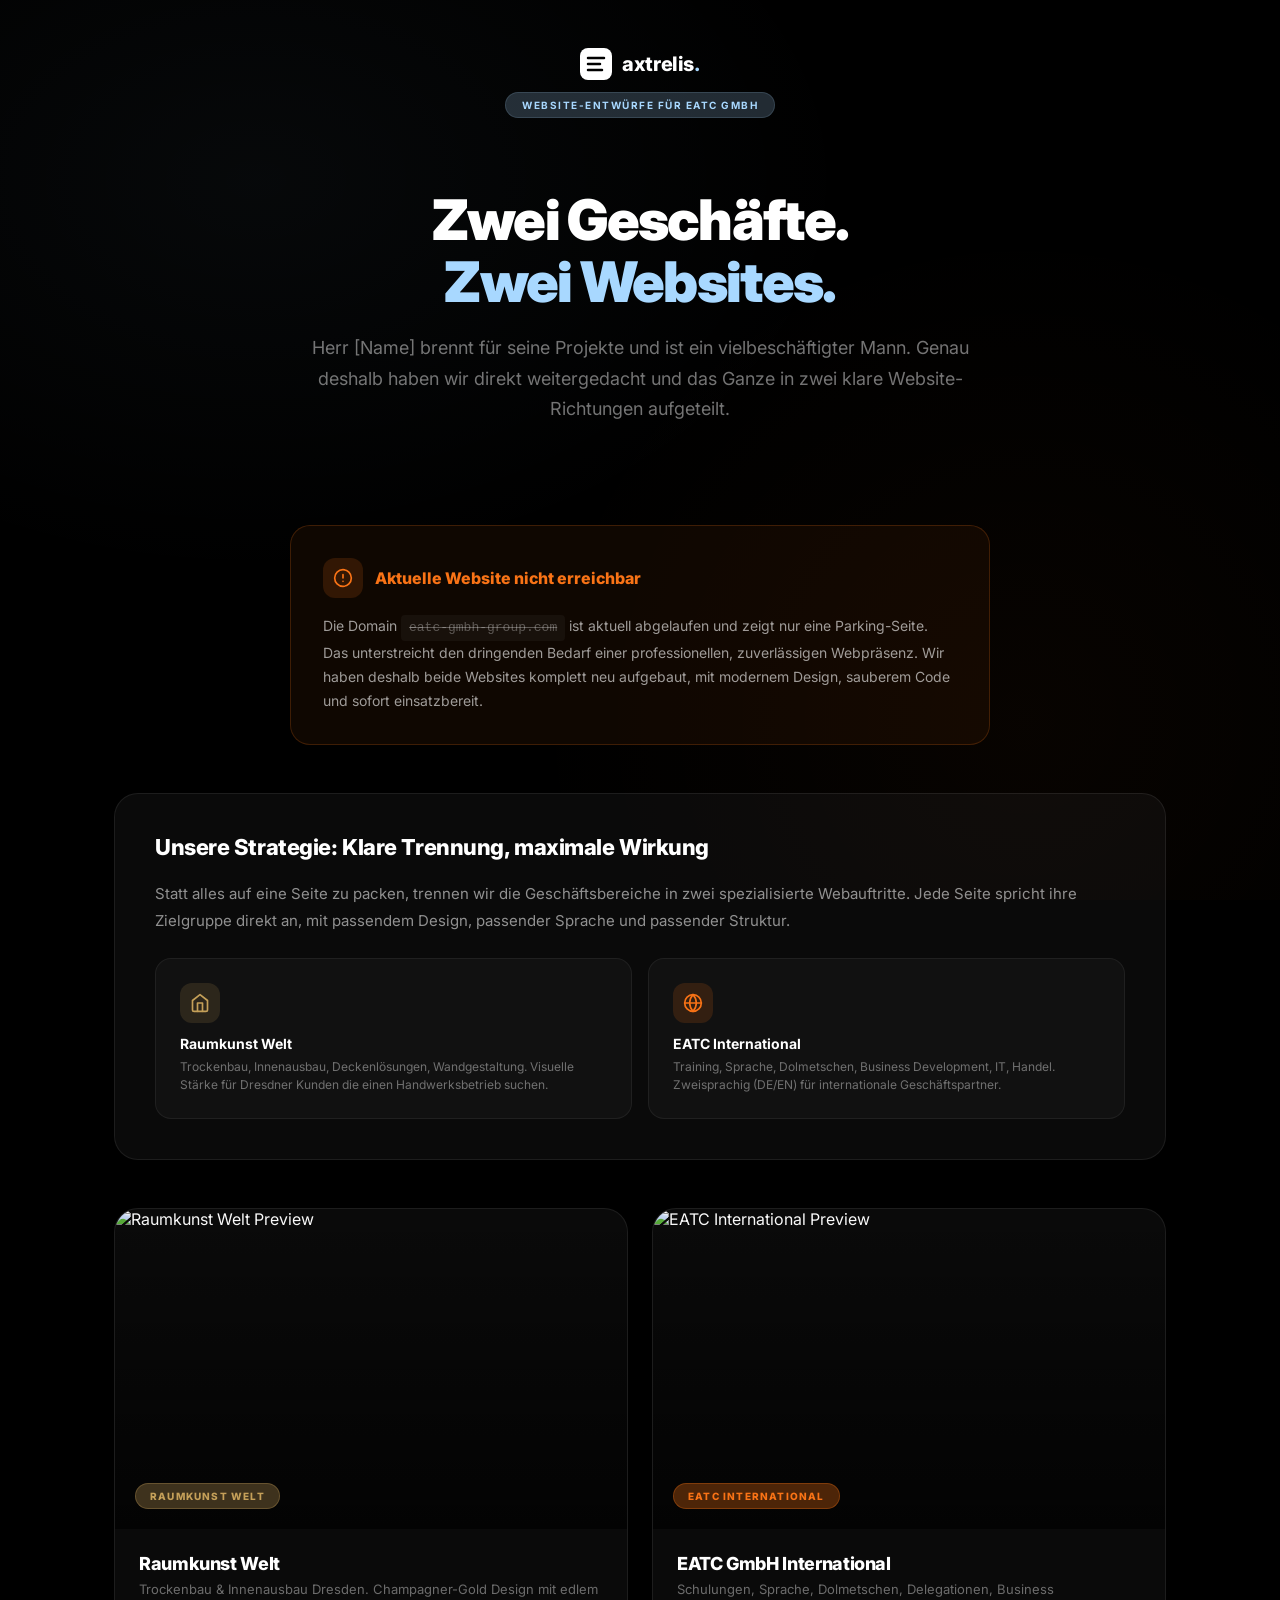
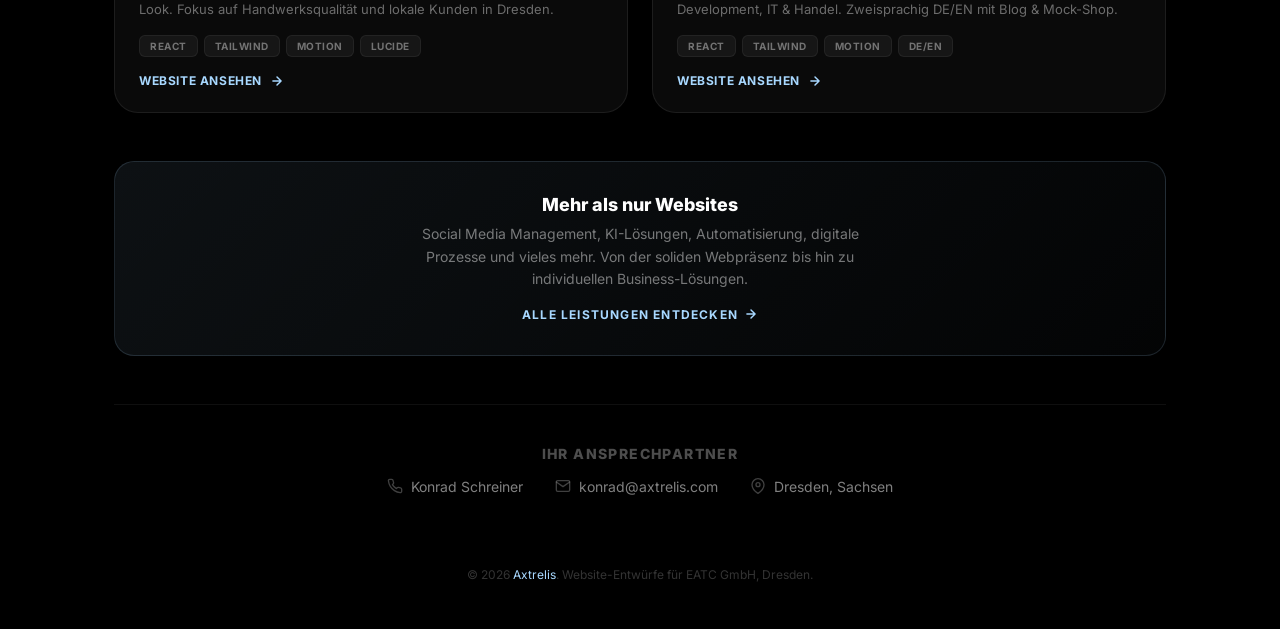
==== index.html @ e53ce2b3 "EATC GmbH Website-Entwürfe: Raumkunst Welt + International Business Services Zwei spezialisierte Web" ====
<!DOCTYPE html>
<html lang="de">
<head>
    <meta charset="UTF-8">
    <meta name="viewport" content="width=device-width, initial-scale=1.0">
    <title>EATC GmbH - Website-Entwürfe | Axtrelis</title>
    <link rel="preconnect" href="https://fonts.googleapis.com">
    <link rel="preconnect" href="https://fonts.gstatic.com" crossorigin>
    <link href="https://fonts.googleapis.com/css2?family=Inter:wght@300;400;500;600;700;800;900&display=swap" rel="stylesheet">
    <style>
        *, *::before, *::after { margin: 0; padding: 0; box-sizing: border-box; }

        :root {
            --black: #000000;
            --white: #ffffff;
            --accent: #a8d8ff;
            --accent-dim: #a8d8ff33;
            --glass: rgba(255,255,255,0.04);
            --glass-border: rgba(255,255,255,0.08);
            --orange: #f97316;
            --gold: #c5a059;
        }

        body {
            font-family: 'Inter', -apple-system, sans-serif;
            background: var(--black);
            color: var(--white);
            min-height: 100vh;
            overflow-x: hidden;
        }

        /* Subtle animated bg */
        body::before {
            content: '';
            position: fixed;
            top: 0; left: 0; right: 0; bottom: 0;
            background:
                radial-gradient(ellipse 600px 400px at 20% 20%, rgba(168,216,255,0.04), transparent),
                radial-gradient(ellipse 500px 500px at 80% 80%, rgba(249,115,22,0.03), transparent);
            pointer-events: none;
            z-index: 0;
        }

        .container {
            max-width: 1100px;
            margin: 0 auto;
            padding: 0 24px;
            position: relative;
            z-index: 1;
        }

        /* Header */
        header {
            padding: 48px 0 0;
            text-align: center;
        }

        .logo {
            display: inline-flex;
            align-items: center;
            gap: 10px;
            margin-bottom: 12px;
        }

        .logo svg {
            width: 32px;
            height: 32px;
        }

        .logo span {
            font-size: 20px;
            font-weight: 800;
            letter-spacing: -0.02em;
            color: var(--white);
        }

        .logo .accent {
            color: var(--accent);
        }

        .badge {
            display: inline-block;
            font-size: 10px;
            font-weight: 700;
            letter-spacing: 0.15em;
            text-transform: uppercase;
            color: var(--accent);
            background: var(--accent-dim);
            border: 1px solid rgba(168,216,255,0.15);
            padding: 6px 16px;
            border-radius: 100px;
            margin-bottom: 32px;
        }

        /* Hero */
        .hero {
            text-align: center;
            padding: 40px 0 60px;
        }

        .hero h1 {
            font-size: clamp(32px, 5vw, 56px);
            font-weight: 900;
            letter-spacing: -0.03em;
            line-height: 1.1;
            margin-bottom: 20px;
        }

        .hero h1 .highlight {
            color: var(--accent);
        }

        .hero .subtitle {
            font-size: 18px;
            color: rgba(255,255,255,0.45);
            max-width: 680px;
            margin: 0 auto 40px;
            line-height: 1.7;
            font-weight: 400;
        }

        /* Expired Website Alert */
        .alert-box {
            background: rgba(249,115,22,0.06);
            border: 1px solid rgba(249,115,22,0.2);
            border-radius: 20px;
            padding: 32px;
            max-width: 700px;
            margin: 0 auto 48px;
            text-align: left;
        }

        .alert-box .alert-header {
            display: flex;
            align-items: center;
            gap: 12px;
            margin-bottom: 16px;
        }

        .alert-box .alert-icon {
            width: 40px;
            height: 40px;
            background: rgba(249,115,22,0.15);
            border-radius: 12px;
            display: flex;
            align-items: center;
            justify-content: center;
            flex-shrink: 0;
        }

        .alert-box .alert-icon svg {
            width: 20px;
            height: 20px;
            color: var(--orange);
        }

        .alert-box .alert-title {
            font-size: 16px;
            font-weight: 800;
            color: var(--orange);
        }

        .alert-box p {
            color: rgba(255,255,255,0.6);
            font-size: 14px;
            line-height: 1.7;
        }

        .alert-box .expired-url {
            display: inline-block;
            color: rgba(255,255,255,0.3);
            text-decoration: line-through;
            font-family: monospace;
            font-size: 13px;
            background: rgba(255,255,255,0.04);
            padding: 2px 8px;
            border-radius: 4px;
        }

        /* Strategy Section */
        .strategy {
            background: var(--glass);
            border: 1px solid var(--glass-border);
            border-radius: 24px;
            padding: 40px;
            margin-bottom: 48px;
        }

        .strategy h2 {
            font-size: 22px;
            font-weight: 800;
            margin-bottom: 20px;
            letter-spacing: -0.02em;
        }

        .strategy p {
            color: rgba(255,255,255,0.55);
            font-size: 15px;
            line-height: 1.8;
            margin-bottom: 16px;
        }

        .strategy-grid {
            display: grid;
            grid-template-columns: 1fr 1fr;
            gap: 16px;
            margin-top: 24px;
        }

        .strategy-card {
            background: rgba(255,255,255,0.03);
            border: 1px solid rgba(255,255,255,0.06);
            border-radius: 16px;
            padding: 24px;
        }

        .strategy-card .card-icon {
            width: 40px;
            height: 40px;
            border-radius: 12px;
            display: flex;
            align-items: center;
            justify-content: center;
            margin-bottom: 12px;
        }

        .strategy-card .card-icon svg {
            width: 20px;
            height: 20px;
        }

        .strategy-card h3 {
            font-size: 14px;
            font-weight: 700;
            margin-bottom: 6px;
        }

        .strategy-card p {
            font-size: 12px;
            color: rgba(255,255,255,0.4);
            line-height: 1.5;
            margin: 0;
        }

        .icon-raumkunst .card-icon {
            background: rgba(197,160,89,0.15);
            color: var(--gold);
        }

        .icon-business .card-icon {
            background: rgba(249,115,22,0.15);
            color: var(--orange);
        }

        /* Versions */
        .versions {
            display: grid;
            grid-template-columns: 1fr 1fr;
            gap: 24px;
            margin-bottom: 48px;
        }

        .version-card {
            background: var(--glass);
            border: 1px solid var(--glass-border);
            border-radius: 24px;
            overflow: hidden;
            transition: all 0.4s cubic-bezier(0.16, 1, 0.3, 1);
            text-decoration: none;
            color: var(--white);
            display: block;
        }

        .version-card:hover {
            border-color: rgba(168,216,255,0.25);
            transform: translateY(-4px);
            box-shadow: 0 20px 60px rgba(168,216,255,0.08);
        }

        .version-card .preview {
            width: 100%;
            aspect-ratio: 16/10;
            overflow: hidden;
            position: relative;
        }

        .version-card .preview img {
            width: 100%;
            height: 100%;
            object-fit: cover;
            transition: transform 0.6s ease;
        }

        .version-card:hover .preview img {
            transform: scale(1.05);
        }

        .version-card .preview .overlay {
            position: absolute;
            inset: 0;
            background: linear-gradient(to top, rgba(0,0,0,0.7), transparent);
            display: flex;
            align-items: flex-end;
            padding: 20px;
        }

        .version-card .preview .overlay .tag {
            font-size: 10px;
            font-weight: 800;
            letter-spacing: 0.12em;
            text-transform: uppercase;
            padding: 6px 14px;
            border-radius: 100px;
            backdrop-filter: blur(12px);
        }

        .v1-tag { background: rgba(197,160,89,0.3); color: #c5a059; border: 1px solid rgba(197,160,89,0.3); }
        .v2-tag { background: rgba(249,115,22,0.3); color: #f97316; border: 1px solid rgba(249,115,22,0.3); }

        .version-card .info {
            padding: 24px;
        }

        .version-card .info h3 {
            font-size: 18px;
            font-weight: 800;
            margin-bottom: 6px;
            letter-spacing: -0.02em;
        }

        .version-card .info .desc {
            font-size: 13px;
            color: rgba(255,255,255,0.4);
            line-height: 1.5;
            margin-bottom: 16px;
        }

        .version-card .info .tech {
            display: flex;
            flex-wrap: wrap;
            gap: 6px;
        }

        .version-card .info .tech span {
            font-size: 10px;
            font-weight: 700;
            letter-spacing: 0.05em;
            text-transform: uppercase;
            padding: 4px 10px;
            border-radius: 6px;
            background: rgba(255,255,255,0.05);
            color: rgba(255,255,255,0.4);
            border: 1px solid rgba(255,255,255,0.06);
        }

        .version-card .info .cta {
            display: flex;
            align-items: center;
            gap: 8px;
            font-size: 12px;
            font-weight: 700;
            color: var(--accent);
            margin-top: 16px;
            letter-spacing: 0.05em;
            text-transform: uppercase;
        }

        .version-card .info .cta svg {
            width: 14px;
            height: 14px;
            transition: transform 0.3s;
        }

        .version-card:hover .info .cta svg {
            transform: translateX(4px);
        }

        /* Services CTA */
        .services-cta {
            display: block;
            width: 100%;
            background: linear-gradient(135deg, rgba(168,216,255,0.08), rgba(168,216,255,0.02));
            border: 1px solid rgba(168,216,255,0.15);
            border-radius: 20px;
            padding: 32px;
            text-align: center;
            text-decoration: none;
            color: var(--white);
            transition: all 0.3s;
            margin-bottom: 48px;
        }

        .services-cta:hover {
            border-color: rgba(168,216,255,0.35);
            background: linear-gradient(135deg, rgba(168,216,255,0.12), rgba(168,216,255,0.04));
        }

        .services-cta h3 {
            font-size: 18px;
            font-weight: 800;
            margin-bottom: 8px;
        }

        .services-cta p {
            font-size: 14px;
            color: rgba(255,255,255,0.45);
            max-width: 500px;
            margin: 0 auto;
            line-height: 1.6;
        }

        .services-cta .arrow {
            display: inline-flex;
            align-items: center;
            gap: 6px;
            margin-top: 16px;
            font-size: 12px;
            font-weight: 700;
            color: var(--accent);
            text-transform: uppercase;
            letter-spacing: 0.1em;
        }

        /* Contact */
        .contact {
            text-align: center;
            padding: 40px 0;
            border-top: 1px solid rgba(255,255,255,0.06);
        }

        .contact h3 {
            font-size: 14px;
            font-weight: 800;
            text-transform: uppercase;
            letter-spacing: 0.1em;
            color: rgba(255,255,255,0.3);
            margin-bottom: 16px;
        }

        .contact-info {
            display: flex;
            justify-content: center;
            gap: 32px;
            flex-wrap: wrap;
        }

        .contact-item {
            display: flex;
            align-items: center;
            gap: 8px;
            color: rgba(255,255,255,0.5);
            font-size: 14px;
            text-decoration: none;
            transition: color 0.3s;
        }

        .contact-item:hover {
            color: var(--accent);
        }

        .contact-item svg {
            width: 16px;
            height: 16px;
            opacity: 0.5;
        }

        /* Footer */
        footer {
            text-align: center;
            padding: 32px 0 48px;
            color: rgba(255,255,255,0.2);
            font-size: 12px;
        }

        footer a {
            color: var(--accent);
            text-decoration: none;
        }

        @media (max-width: 768px) {
            .versions { grid-template-columns: 1fr; }
            .strategy-grid { grid-template-columns: 1fr; }
            .contact-info { flex-direction: column; align-items: center; }
        }
    </style>
</head>
<body>
    <div class="container">
        <header>
            <div class="logo">
                <svg viewBox="0 0 32 32" fill="none"><rect width="32" height="32" rx="8" fill="white"/><path d="M8 10h16M8 16h12M8 22h14" stroke="black" stroke-width="2.5" stroke-linecap="round"/></svg>
                <span>axtrelis<span class="accent">.</span></span>
            </div>
            <br>
            <span class="badge">Website-Entwürfe für EATC GmbH</span>
        </header>

        <section class="hero">
            <h1>Zwei Geschäfte.<br><span class="highlight">Zwei Websites.</span></h1>
            <p class="subtitle">
                Herr [Name] brennt für seine Projekte und ist ein vielbeschäftigter Mann.
                Genau deshalb haben wir direkt weitergedacht und das Ganze in zwei klare
                Website-Richtungen aufgeteilt.
            </p>
        </section>

        <!-- Expired Website Alert -->
        <div class="alert-box">
            <div class="alert-header">
                <div class="alert-icon">
                    <svg viewBox="0 0 24 24" fill="none" stroke="currentColor" stroke-width="2" stroke-linecap="round" stroke-linejoin="round"><circle cx="12" cy="12" r="10"/><line x1="12" y1="8" x2="12" y2="12"/><line x1="12" y1="16" x2="12.01" y2="16"/></svg>
                </div>
                <span class="alert-title">Aktuelle Website nicht erreichbar</span>
            </div>
            <p>
                Die Domain <span class="expired-url">eatc-gmbh-group.com</span> ist aktuell abgelaufen und zeigt nur eine Parking-Seite.
                Das unterstreicht den dringenden Bedarf einer professionellen, zuverlässigen Webpräsenz.
                Wir haben deshalb beide Websites komplett neu aufgebaut, mit modernem Design, sauberem Code und sofort einsatzbereit.
            </p>
        </div>

        <!-- Strategy -->
        <div class="strategy">
            <h2>Unsere Strategie: Klare Trennung, maximale Wirkung</h2>
            <p>
                Statt alles auf eine Seite zu packen, trennen wir die Geschäftsbereiche in zwei spezialisierte
                Webauftritte. Jede Seite spricht ihre Zielgruppe direkt an, mit passendem Design, passender Sprache
                und passender Struktur.
            </p>
            <div class="strategy-grid">
                <div class="strategy-card icon-raumkunst">
                    <div class="card-icon">
                        <svg viewBox="0 0 24 24" fill="none" stroke="currentColor" stroke-width="2" stroke-linecap="round" stroke-linejoin="round"><path d="M3 9l9-7 9 7v11a2 2 0 01-2 2H5a2 2 0 01-2-2z"/><polyline points="9 22 9 12 15 12 15 22"/></svg>
                    </div>
                    <h3>Raumkunst Welt</h3>
                    <p>Trockenbau, Innenausbau, Deckenlösungen, Wandgestaltung. Visuelle Stärke für Dresdner Kunden die einen Handwerksbetrieb suchen.</p>
                </div>
                <div class="strategy-card icon-business">
                    <div class="card-icon">
                        <svg viewBox="0 0 24 24" fill="none" stroke="currentColor" stroke-width="2" stroke-linecap="round" stroke-linejoin="round"><circle cx="12" cy="12" r="10"/><line x1="2" y1="12" x2="22" y2="12"/><path d="M12 2a15.3 15.3 0 014 10 15.3 15.3 0 01-4 10 15.3 15.3 0 01-4-10 15.3 15.3 0 014-10z"/></svg>
                    </div>
                    <h3>EATC International</h3>
                    <p>Training, Sprache, Dolmetschen, Business Development, IT, Handel. Zweisprachig (DE/EN) für internationale Geschäftspartner.</p>
                </div>
            </div>
        </div>

        <!-- Versions -->
        <div class="versions">
            <a href="./v1/" class="version-card">
                <div class="preview">
                    <img src="https://images.unsplash.com/photo-1618221195710-dd6b41faaea6?auto=format&fit=crop&q=80&w=800" alt="Raumkunst Welt Preview" referrerpolicy="no-referrer">
                    <div class="overlay">
                        <span class="tag v1-tag">Raumkunst Welt</span>
                    </div>
                </div>
                <div class="info">
                    <h3>Raumkunst Welt</h3>
                    <div class="desc">Trockenbau & Innenausbau Dresden. Champagner-Gold Design mit edlem Look. Fokus auf Handwerksqualität und lokale Kunden in Dresden.</div>
                    <div class="tech">
                        <span>React</span>
                        <span>Tailwind</span>
                        <span>Motion</span>
                        <span>Lucide</span>
                    </div>
                    <div class="cta">
                        Website ansehen
                        <svg viewBox="0 0 24 24" fill="none" stroke="currentColor" stroke-width="2.5" stroke-linecap="round" stroke-linejoin="round"><path d="M5 12h14M12 5l7 7-7 7"/></svg>
                    </div>
                </div>
            </a>

            <a href="./v2/" class="version-card">
                <div class="preview">
                    <img src="https://images.unsplash.com/photo-1486406146926-c627a92ad1ab?auto=format&fit=crop&q=80&w=800" alt="EATC International Preview" referrerpolicy="no-referrer">
                    <div class="overlay">
                        <span class="tag v2-tag">EATC International</span>
                    </div>
                </div>
                <div class="info">
                    <h3>EATC GmbH International</h3>
                    <div class="desc">Schulungen, Sprache, Dolmetschen, Delegationen, Business Development, IT & Handel. Zweisprachig DE/EN mit Blog & Mock-Shop.</div>
                    <div class="tech">
                        <span>React</span>
                        <span>Tailwind</span>
                        <span>Motion</span>
                        <span>DE/EN</span>
                    </div>
                    <div class="cta">
                        Website ansehen
                        <svg viewBox="0 0 24 24" fill="none" stroke="currentColor" stroke-width="2.5" stroke-linecap="round" stroke-linejoin="round"><path d="M5 12h14M12 5l7 7-7 7"/></svg>
                    </div>
                </div>
            </a>
        </div>

        <!-- Services CTA -->
        <a href="https://www.axtrelis.com/leistungen" class="services-cta" target="_blank" rel="noopener noreferrer">
            <h3>Mehr als nur Websites</h3>
            <p>Social Media Management, KI-Lösungen, Automatisierung, digitale Prozesse und vieles mehr. Von der soliden Webpräsenz bis hin zu individuellen Business-Lösungen.</p>
            <div class="arrow">
                Alle Leistungen entdecken
                <svg width="14" height="14" viewBox="0 0 24 24" fill="none" stroke="currentColor" stroke-width="2.5" stroke-linecap="round" stroke-linejoin="round"><path d="M5 12h14M12 5l7 7-7 7"/></svg>
            </div>
        </a>

        <!-- Contact -->
        <div class="contact">
            <h3>Ihr Ansprechpartner</h3>
            <div class="contact-info">
                <a href="tel:+4917670753735" class="contact-item">
                    <svg viewBox="0 0 24 24" fill="none" stroke="currentColor" stroke-width="2" stroke-linecap="round" stroke-linejoin="round"><path d="M22 16.92v3a2 2 0 01-2.18 2 19.79 19.79 0 01-8.63-3.07 19.5 19.5 0 01-6-6 19.79 19.79 0 01-3.07-8.67A2 2 0 014.11 2h3a2 2 0 012 1.72c.127.96.361 1.903.7 2.81a2 2 0 01-.45 2.11L8.09 9.91a16 16 0 006 6l1.27-1.27a2 2 0 012.11-.45c.907.339 1.85.573 2.81.7A2 2 0 0122 16.92z"/></svg>
                    Konrad Schreiner
                </a>
                <a href="mailto:konrad@axtrelis.com" class="contact-item">
                    <svg viewBox="0 0 24 24" fill="none" stroke="currentColor" stroke-width="2" stroke-linecap="round" stroke-linejoin="round"><path d="M4 4h16c1.1 0 2 .9 2 2v12c0 1.1-.9 2-2 2H4c-1.1 0-2-.9-2-2V6c0-1.1.9-2 2-2z"/><polyline points="22,6 12,13 2,6"/></svg>
                    konrad@axtrelis.com
                </a>
                <span class="contact-item">
                    <svg viewBox="0 0 24 24" fill="none" stroke="currentColor" stroke-width="2" stroke-linecap="round" stroke-linejoin="round"><path d="M21 10c0 7-9 13-9 13s-9-6-9-13a9 9 0 0118 0z"/><circle cx="12" cy="10" r="3"/></svg>
                    Dresden, Sachsen
                </span>
            </div>
        </div>

        <footer>
            &copy; 2026 <a href="https://www.axtrelis.com" target="_blank" rel="noopener noreferrer">Axtrelis</a>.
            Website-Entwürfe für EATC GmbH, Dresden.
        </footer>
    </div>
</body>
</html>
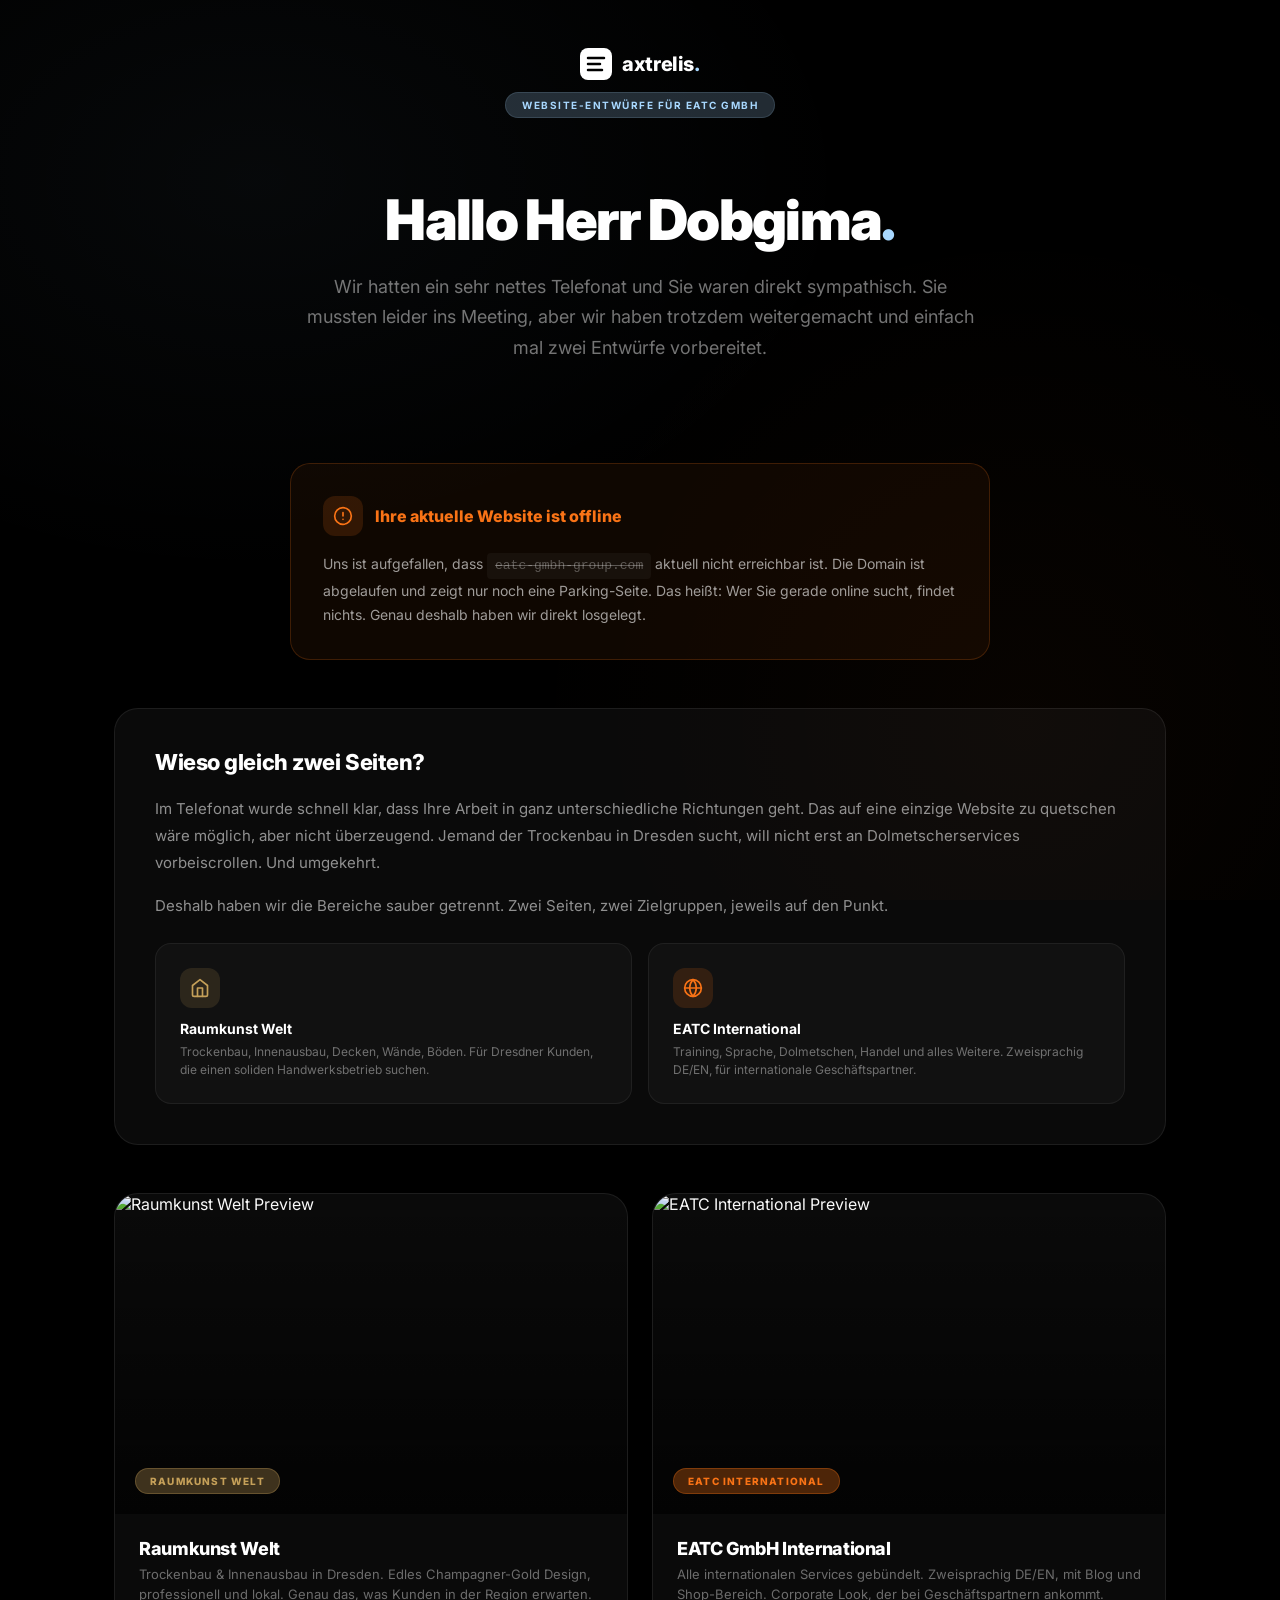
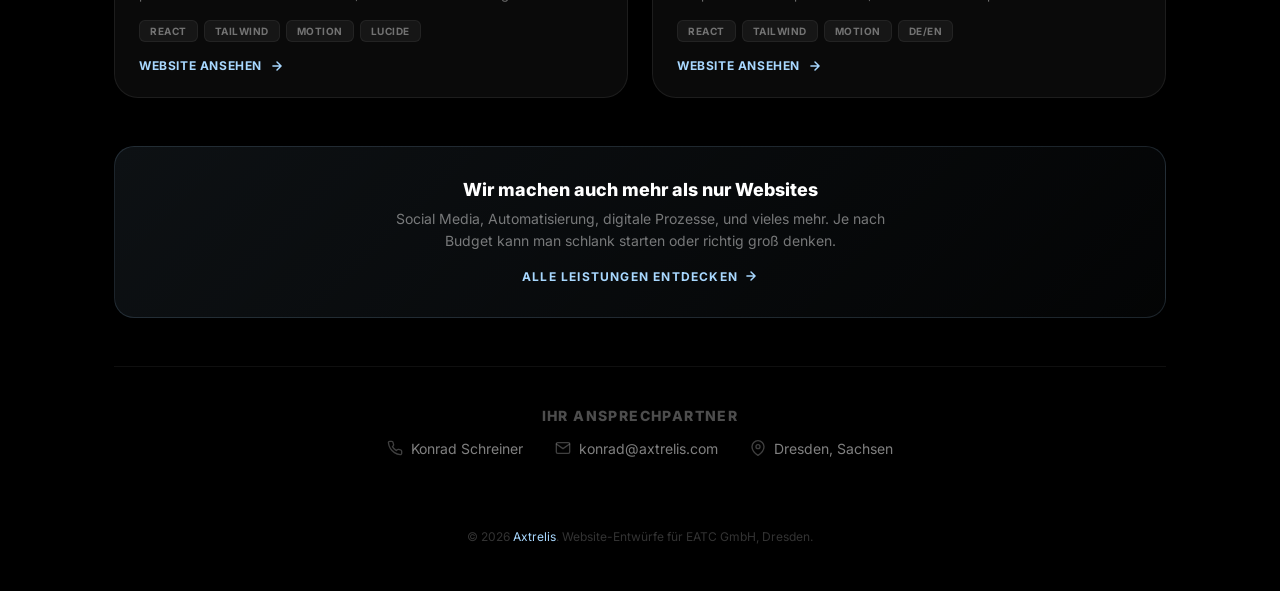
==== commit 31e6c0a3: "Dashboard-Text überarbeitet: persönlicher Ton, Name Fohtung Pryde Dobgima - Sympathisches Telefonat " ====
--- a/index.html
+++ b/index.html
@@ -496,11 +496,11 @@
         </header>
 
         <section class="hero">
-            <h1>Zwei Geschäfte.<br><span class="highlight">Zwei Websites.</span></h1>
+            <h1>Hallo Herr Dobgima<span class="highlight">.</span></h1>
             <p class="subtitle">
-                Herr [Name] brennt für seine Projekte und ist ein vielbeschäftigter Mann.
-                Genau deshalb haben wir direkt weitergedacht und das Ganze in zwei klare
-                Website-Richtungen aufgeteilt.
+                Wir hatten ein sehr nettes Telefonat und Sie waren direkt sympathisch.
+                Sie mussten leider ins Meeting, aber wir haben trotzdem weitergemacht
+                und einfach mal zwei Entwürfe vorbereitet.
             </p>
         </section>
 
@@ -510,22 +510,25 @@
                 <div class="alert-icon">
                     <svg viewBox="0 0 24 24" fill="none" stroke="currentColor" stroke-width="2" stroke-linecap="round" stroke-linejoin="round"><circle cx="12" cy="12" r="10"/><line x1="12" y1="8" x2="12" y2="12"/><line x1="12" y1="16" x2="12.01" y2="16"/></svg>
                 </div>
-                <span class="alert-title">Aktuelle Website nicht erreichbar</span>
+                <span class="alert-title">Ihre aktuelle Website ist offline</span>
             </div>
             <p>
-                Die Domain <span class="expired-url">eatc-gmbh-group.com</span> ist aktuell abgelaufen und zeigt nur eine Parking-Seite.
-                Das unterstreicht den dringenden Bedarf einer professionellen, zuverlässigen Webpräsenz.
-                Wir haben deshalb beide Websites komplett neu aufgebaut, mit modernem Design, sauberem Code und sofort einsatzbereit.
+                Uns ist aufgefallen, dass <span class="expired-url">eatc-gmbh-group.com</span> aktuell nicht erreichbar ist.
+                Die Domain ist abgelaufen und zeigt nur noch eine Parking-Seite. Das heißt: Wer Sie gerade online sucht,
+                findet nichts. Genau deshalb haben wir direkt losgelegt.
             </p>
         </div>
 
         <!-- Strategy -->
         <div class="strategy">
-            <h2>Unsere Strategie: Klare Trennung, maximale Wirkung</h2>
+            <h2>Wieso gleich zwei Seiten?</h2>
             <p>
-                Statt alles auf eine Seite zu packen, trennen wir die Geschäftsbereiche in zwei spezialisierte
-                Webauftritte. Jede Seite spricht ihre Zielgruppe direkt an, mit passendem Design, passender Sprache
-                und passender Struktur.
+                Im Telefonat wurde schnell klar, dass Ihre Arbeit in ganz unterschiedliche Richtungen geht.
+                Das auf eine einzige Website zu quetschen wäre möglich, aber nicht überzeugend. Jemand der
+                Trockenbau in Dresden sucht, will nicht erst an Dolmetscherservices vorbeiscrollen. Und umgekehrt.
+            </p>
+            <p>
+                Deshalb haben wir die Bereiche sauber getrennt. Zwei Seiten, zwei Zielgruppen, jeweils auf den Punkt.
             </p>
             <div class="strategy-grid">
                 <div class="strategy-card icon-raumkunst">
@@ -533,14 +536,14 @@
                         <svg viewBox="0 0 24 24" fill="none" stroke="currentColor" stroke-width="2" stroke-linecap="round" stroke-linejoin="round"><path d="M3 9l9-7 9 7v11a2 2 0 01-2 2H5a2 2 0 01-2-2z"/><polyline points="9 22 9 12 15 12 15 22"/></svg>
                     </div>
                     <h3>Raumkunst Welt</h3>
-                    <p>Trockenbau, Innenausbau, Deckenlösungen, Wandgestaltung. Visuelle Stärke für Dresdner Kunden die einen Handwerksbetrieb suchen.</p>
+                    <p>Trockenbau, Innenausbau, Decken, Wände, Böden. Für Dresdner Kunden, die einen soliden Handwerksbetrieb suchen.</p>
                 </div>
                 <div class="strategy-card icon-business">
                     <div class="card-icon">
                         <svg viewBox="0 0 24 24" fill="none" stroke="currentColor" stroke-width="2" stroke-linecap="round" stroke-linejoin="round"><circle cx="12" cy="12" r="10"/><line x1="2" y1="12" x2="22" y2="12"/><path d="M12 2a15.3 15.3 0 014 10 15.3 15.3 0 01-4 10 15.3 15.3 0 01-4-10 15.3 15.3 0 014-10z"/></svg>
                     </div>
                     <h3>EATC International</h3>
-                    <p>Training, Sprache, Dolmetschen, Business Development, IT, Handel. Zweisprachig (DE/EN) für internationale Geschäftspartner.</p>
+                    <p>Training, Sprache, Dolmetschen, Handel und alles Weitere. Zweisprachig DE/EN, für internationale Geschäftspartner.</p>
                 </div>
             </div>
         </div>
@@ -556,7 +559,7 @@
                 </div>
                 <div class="info">
                     <h3>Raumkunst Welt</h3>
-                    <div class="desc">Trockenbau & Innenausbau Dresden. Champagner-Gold Design mit edlem Look. Fokus auf Handwerksqualität und lokale Kunden in Dresden.</div>
+                    <div class="desc">Trockenbau & Innenausbau in Dresden. Edles Champagner-Gold Design, professionell und lokal. Genau das, was Kunden in der Region erwarten.</div>
                     <div class="tech">
                         <span>React</span>
                         <span>Tailwind</span>
@@ -579,7 +582,7 @@
                 </div>
                 <div class="info">
                     <h3>EATC GmbH International</h3>
-                    <div class="desc">Schulungen, Sprache, Dolmetschen, Delegationen, Business Development, IT & Handel. Zweisprachig DE/EN mit Blog & Mock-Shop.</div>
+                    <div class="desc">Alle internationalen Services gebündelt. Zweisprachig DE/EN, mit Blog und Shop-Bereich. Corporate Look, der bei Geschäftspartnern ankommt.</div>
                     <div class="tech">
                         <span>React</span>
                         <span>Tailwind</span>
@@ -596,8 +599,8 @@
 
         <!-- Services CTA -->
         <a href="https://www.axtrelis.com/leistungen" class="services-cta" target="_blank" rel="noopener noreferrer">
-            <h3>Mehr als nur Websites</h3>
-            <p>Social Media Management, KI-Lösungen, Automatisierung, digitale Prozesse und vieles mehr. Von der soliden Webpräsenz bis hin zu individuellen Business-Lösungen.</p>
+            <h3>Wir machen auch mehr als nur Websites</h3>
+            <p>Social Media, Automatisierung, digitale Prozesse, und vieles mehr. Je nach Budget kann man schlank starten oder richtig groß denken.</p>
             <div class="arrow">
                 Alle Leistungen entdecken
                 <svg width="14" height="14" viewBox="0 0 24 24" fill="none" stroke="currentColor" stroke-width="2.5" stroke-linecap="round" stroke-linejoin="round"><path d="M5 12h14M12 5l7 7-7 7"/></svg>
